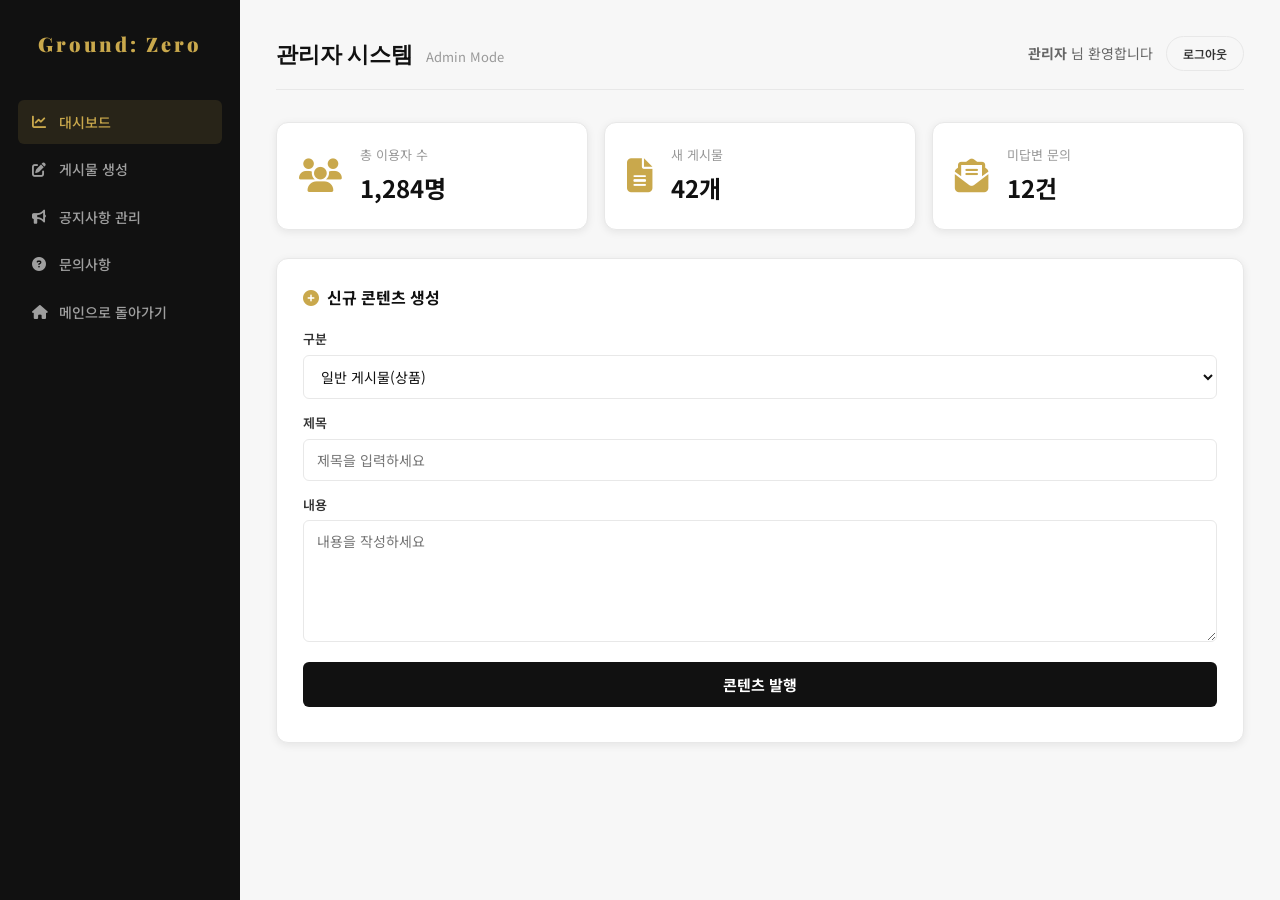
==== admin.html @ 8efa4e67 "demo_1" ====
<!DOCTYPE html>
<html lang="ko" data-theme="light">

<head>
    <meta charset="UTF-8" />
    <meta name="viewport" content="width=device-width, initial-scale=1.0" />
    <title>Admin Dashboard - Ground: Zero</title>
    <link rel="stylesheet" href="main.css" />
    <link rel="stylesheet" href="admin.css" />
    <link
        href="https://fonts.googleapis.com/css2?family=Playfair+Display:wght@400;700;900&family=Noto+Sans+KR:wght@300;400;500;700&display=swap"
        rel="stylesheet" />
    <link rel="stylesheet" href="https://cdnjs.cloudflare.com/ajax/libs/font-awesome/6.5.0/css/all.min.css" />
</head>

<body class="admin-body">
    <div class="admin-wrapper">
        <aside class="admin-sidebar">
            <div class="logo" onclick="location.href='main.html'">Ground: Zero</div>
            <nav class="admin-nav">
                <ul>
                    <li class="active"><a href="#stats"><i class="fa fa-chart-line"></i> 대시보드</a></li>
                    <li><a href="#posts"><i class="fa fa-edit"></i> 게시물 생성</a></li>
                    <li><a href="#notices"><i class="fa fa-bullhorn"></i> 공지사항 관리</a></li>
                    <li><a href="#inquiries"><i class="fa fa-question-circle"></i> 문의사항</a></li>
                    <li><a href="main.html"><i class="fa fa-home"></i> 메인으로 돌아가기</a></li>
                </ul>
            </nav>
        </aside>

        <main class="admin-content">
            <header class="admin-header">
                <h2>관리자 시스템 <small>Admin Mode</small></h2>
                <div class="admin-user-info">
                    <span><strong>관리자</strong> 님 환영합니다</span>
                    <button class="btn-logout" onclick="location.href='main.html'">로그아웃</button>
                </div>
            </header>

            <section id="stats" class="admin-section">
                <div class="stats-grid">
                    <div class="stat-card">
                        <i class="fa fa-users"></i>
                        <div class="stat-info">
                            <span class="stat-label">총 이용자 수</span>
                            <span class="stat-value">1,284명</span>
                        </div>
                    </div>
                    <div class="stat-card">
                        <i class="fa fa-file-alt"></i>
                        <div class="stat-info">
                            <span class="stat-label">새 게시물</span>
                            <span class="stat-value">42개</span>
                        </div>
                    </div>
                    <div class="stat-card">
                        <i class="fa fa-envelope-open-text"></i>
                        <div class="stat-info">
                            <span class="stat-label">미답변 문의</span>
                            <span class="stat-value">12건</span>
                        </div>
                    </div>
                </div>
            </section>

            <section id="posts" class="admin-section">
                <div class="admin-card">
                    <h3><i class="fa fa-plus-circle"></i> 신규 콘텐츠 생성</h3>
                    <form class="admin-form">
                        <div class="form-group">
                            <label>구분</label>
                            <select id="contentType">
                                <option value="product">일반 게시물(상품)</option>
                                <option value="notice">공지사항</option>
                            </select>
                        </div>
                        <div class="form-group">
                            <label>제목</label>
                            <input type="text" placeholder="제목을 입력하세요" />
                        </div>
                        <div class="form-group">
                            <label>내용</label>
                            <textarea rows="5" placeholder="내용을 작성하세요"></textarea>
                        </div>
                        <button type="button" class="btn-primary" onclick="alert('생성되었습니다.')">콘텐츠 발행</button>
                    </form>
                </div>
            </section>
        </main>
    </div>
</body>

</html>
---- main.css ----
/* ============================================
   Ground: Zero — main.css
   쇼핑몰 스타일: 흰 배경 + 골드 포인트
   다크모드 없음
   ============================================ */

:root {
  --accent:      #c9a84c;
  --accent-lt:   #e8c97a;
  --accent-dim:  #fdf6e3;
  --black:       #111111;
  --gray-dark:   #333333;
  --gray:        #666666;
  --gray-light:  #999999;
  --gray-pale:   #cccccc;
  --border:      #e8e8e8;
  --bg:          #ffffff;
  --bg-soft:     #f7f7f7;
  --red:         #e53935;
  --green:       #2e7d32;
  --blue:        #1565c0;
  --radius:      6px;
  --radius-sm:   4px;
  --radius-lg:   12px;
  --transition:  all 0.18s ease;
  --shadow:      0 2px 8px rgba(0,0,0,0.08);
  --shadow-lg:   0 4px 24px rgba(0,0,0,0.12);
  /* 하위 호환 */
  --navy:        var(--black);
  --navy-mid:    #222;
  --navy-light:  #333;
  --cream:       #fff;
  --cream-dark:  var(--bg-soft);
  --beige:       var(--bg-soft);
  --text-main:   var(--black);
  --text-sub:    var(--gray);
  --text-muted:  var(--gray-light);
  --text-logo:   var(--black);
  --bg-header:   var(--black);
  --bg-header2:  #1a1a1a;
  --bg-main:     var(--bg-soft);
  --bg-qcat:     var(--bg);
  --bg-cart:     var(--bg);
  --bg-event:    var(--bg);
  --bg-nav:      var(--bg);
  --bg-card:     var(--bg);
  --bg-input:    var(--bg);
  --bg-modal:    var(--bg);
  --bg-suggest:  var(--bg);
  --bg-terms:    var(--bg-soft);
  --bg-page:     var(--bg);
  --text-on-header: rgba(255,255,255,0.85);
  --text-nav:    var(--gray-dark);
  --text-footer: rgba(255,255,255,0.65);
  --border-card: var(--border);
  --border-nav:  var(--border);
}

/* ── 리셋 ── */
*, *::before, *::after { box-sizing: border-box; margin: 0; padding: 0; }
html { scroll-behavior: smooth; }
body {
  font-family: 'Noto Sans KR', sans-serif;
  background: var(--bg);
  color: var(--black);
  line-height: 1.6;
  overflow-x: hidden;
  font-size: 14px;
}
a { text-decoration: none; color: inherit; }
button { cursor: pointer; border: none; background: none; font-family: inherit; font-size: inherit; }
input, select, textarea { font-family: inherit; font-size: inherit; }
ul { list-style: none; }
img { max-width: 100%; display: block; }
.container { max-width: 1280px; margin: 0 auto; padding: 0 20px; }

/* ══════════════════════════════════════════
   HEADER
══════════════════════════════════════════ */
#mainHeader {
  position: sticky; top: 0; z-index: 900;
  background: #fff;
  border-bottom: 1px solid var(--border);
  box-shadow: 0 1px 4px rgba(0,0,0,0.06);
  transition: box-shadow 0.2s;
}
.header-top { background: #f0f0f0; padding: 7px 0; border-bottom: 1px solid var(--border); }
.header-top .container { display: flex; justify-content: space-between; align-items: center; }
.header-notice { font-size: 12px; color: var(--gray); letter-spacing: 0.02em; }
.header-notice i { margin-right: 5px; color: var(--accent); }
.header-top-links { display: flex; gap: 14px; align-items: center; }
.header-top-links a { color: var(--gray); font-size: 12px; transition: var(--transition); }
.header-top-links a:hover { color: var(--black); }

/* 다크모드 토글 완전 숨김 */
.dark-toggle { display: none !important; }

.header-main { padding: 14px 0; }
.header-main .container { display: flex; align-items: center; gap: 24px; }
.logo {
  font-family: 'Playfair Display', serif;
  font-size: 26px; font-weight: 900;
  color: var(--black); letter-spacing: 3px;
  cursor: pointer; flex-shrink: 0;
}

/* 검색 */
.search-wrap { flex: 1; position: relative; }
.search-box {
  display: flex;
  background: var(--bg-soft);
  border: 1.5px solid var(--border);
  border-radius: var(--radius);
  overflow: hidden; transition: var(--transition);
}
.search-box:focus-within {
  border-color: var(--accent); background: #fff;
  box-shadow: 0 0 0 3px rgba(201,168,76,0.1);
}
.search-box input {
  flex: 1; background: none; border: none;
  padding: 11px 18px; color: var(--black);
  font-size: 14px; outline: none;
}
.search-box input::placeholder { color: var(--gray-light); }
.search-box button {
  padding: 0 18px; background: var(--accent);
  color: #fff; font-size: 16px;
  transition: var(--transition); flex-shrink: 0;
}
.search-box button:hover { background: #b8943e; }

.search-suggest {
  position: absolute; top: calc(100% + 4px);
  left: 0; right: 0; background: #fff;
  border-radius: var(--radius); box-shadow: var(--shadow-lg);
  overflow: hidden; display: none; z-index: 100;
  border: 1px solid var(--border);
}
.search-suggest.show { display: block; }
.suggest-item {
  padding: 11px 18px; cursor: pointer;
  font-size: 14px; color: var(--gray-dark);
  border-bottom: 1px solid var(--border); transition: var(--transition);
}
.suggest-item:last-child { border-bottom: none; }
.suggest-item:hover { background: var(--bg-soft); }
.suggest-item i { color: var(--gray-pale); margin-right: 10px; }

.header-icons { display: flex; gap: 6px; }
.icon-btn {
  position: relative; width: 42px; height: 42px;
  border-radius: var(--radius); color: var(--gray-dark);
  font-size: 18px; display: flex; align-items: center; justify-content: center;
  transition: var(--transition);
}
.icon-btn:hover { background: var(--bg-soft); color: var(--accent); }
.badge {
  position: absolute; top: 3px; right: 3px;
  background: var(--red); color: #fff;
  font-size: 10px; font-weight: 700;
  width: 17px; height: 17px; border-radius: 50%;
  display: flex; align-items: center; justify-content: center;
}

/* NAV */
#mainNav { background: #fff; border-top: 1px solid var(--border); }
#mainNav .container { display: flex; }
.nav-list { display: flex; align-items: stretch; }
.nav-list li { position: relative; }
.nav-list li a {
  display: flex; align-items: center; gap: 5px;
  padding: 13px 16px; color: var(--gray-dark);
  font-size: 14px; font-weight: 600;
  transition: var(--transition); white-space: nowrap;
}
.nav-list li a:hover { color: var(--accent); }
.nav-sale a { color: var(--red) !important; font-weight: 700; }
.sale-badge {
  background: var(--red); color: #fff;
  font-size: 9px; font-weight: 700;
  padding: 2px 5px; border-radius: 3px;
  animation: pulse 2s infinite;
}
@keyframes pulse { 0%,100%{opacity:1} 50%{opacity:0.6} }

.mega-dropdown {
  position: absolute; top: 100%; left: 0;
  background: #fff; border-radius: 0 0 var(--radius-lg) var(--radius-lg);
  box-shadow: var(--shadow-lg); display: none;
  grid-template-columns: repeat(4,1fr);
  min-width: 520px; z-index: 200;
  border: 1px solid var(--border); border-top: 2px solid var(--accent);
}
.has-dropdown:hover .mega-dropdown { display: grid; }
.mega-col { padding: 18px 20px; border-right: 1px solid var(--border); }
.mega-col:last-child { border: none; }
.mega-col h4 {
  font-size: 11px; font-weight: 700; color: var(--accent);
  letter-spacing: 1px; text-transform: uppercase; margin-bottom: 10px;
}
.mega-col a { display: block; font-size: 13px; color: var(--gray); padding: 4px 0; transition: var(--transition); }
.mega-col a:hover { color: var(--black); padding-left: 5px; }

/* ══════════════════════════════════════════
   장바구니
══════════════════════════════════════════ */
.cart-overlay {
  position: fixed; inset: 0; background: rgba(0,0,0,0.35);
  z-index: 1000; display: none; opacity: 0; transition: opacity 0.2s;
}
.cart-overlay.show { display: block; opacity: 1; }
.cart-panel {
  position: fixed; right: -420px; top: 0; bottom: 0; width: 400px;
  background: #fff; z-index: 1001;
  transition: right 0.3s cubic-bezier(0.4,0,0.2,1);
  display: flex; flex-direction: column;
  box-shadow: -4px 0 24px rgba(0,0,0,0.1);
}
.cart-panel.open { right: 0; }
.cart-header {
  display: flex; justify-content: space-between; align-items: center;
  padding: 20px 22px; border-bottom: 1px solid var(--border);
  background: var(--black);
}
.cart-header h3 { font-size: 16px; font-weight: 700; color: #fff; }
.cart-header button { font-size: 18px; color: rgba(255,255,255,0.6); }
.cart-header button:hover { color: #fff; }
.cart-items { flex: 1; overflow-y: auto; padding: 14px; }
.cart-empty {
  text-align: center; padding: 60px 20px;
  color: var(--gray-light); font-size: 14px; line-height: 2.2;
}
.cart-item {
  display: flex; gap: 12px;
  padding: 14px 0; border-bottom: 1px solid var(--border);
}
.cart-item-img {
  width: 66px; height: 66px; border-radius: var(--radius);
  background: var(--bg-soft); font-size: 30px;
  display: flex; align-items: center; justify-content: center;
  flex-shrink: 0; border: 1px solid var(--border);
}
.cart-item-info { flex: 1; }
.cart-item-name { font-size: 13px; font-weight: 500; color: var(--black); margin-bottom: 3px; }
.cart-item-price { font-size: 14px; font-weight: 700; color: var(--black); }
.cart-item-qty { font-size: 12px; color: var(--gray-light); }
.cart-item-remove { color: var(--gray-pale); font-size: 14px; }
.cart-item-remove:hover { color: var(--red); }
.cart-footer { padding: 16px 22px; border-top: 1px solid var(--border); background: var(--bg-soft); }
.cart-total {
  display: flex; justify-content: space-between; align-items: center;
  margin-bottom: 13px; font-size: 14px; color: var(--gray-dark);
}
.cart-total strong { font-size: 20px; font-weight: 700; color: var(--black); }

/* ══════════════════════════════════════════
   HERO
══════════════════════════════════════════ */
.hero { position: relative; height: 520px; overflow: hidden; }
.hero-slides { height: 100%; }
.hero-slide {
  position: absolute; inset: 0;
  display: flex; align-items: center;
  opacity: 0; transition: opacity 0.7s ease;
}
.hero-slide.active { opacity: 1; z-index: 1; }
.hero-content { position: relative; z-index: 2; padding: 0 80px; max-width: 600px; }
.hero-sub {
  display: inline-block; font-size: 11px; font-weight: 700;
  letter-spacing: 3px; color: var(--accent);
  background: rgba(201,168,76,0.12); border: 1px solid rgba(201,168,76,0.3);
  padding: 5px 14px; border-radius: 50px; margin-bottom: 18px;
}
.hero-content h1 {
  font-family: 'Playfair Display', serif;
  font-size: clamp(30px, 4.5vw, 52px);
  color: #fff; line-height: 1.2; margin-bottom: 14px;
}
.hero-content h1 em { color: var(--accent); font-style: normal; }
.hero-content p { color: rgba(255,255,255,0.7); font-size: 15px; margin-bottom: 28px; }
.hero-btn {
  display: inline-flex; align-items: center; gap: 8px;
  background: var(--accent); color: #fff;
  font-weight: 700; font-size: 14px;
  padding: 13px 26px; border-radius: var(--radius);
  transition: var(--transition);
}
.hero-btn:hover { background: #b8943e; transform: translateY(-2px); }
.hero-btn i { transition: transform 0.2s; }
.hero-btn:hover i { transform: translateX(3px); }
.hero-deco { position: absolute; right: -40px; top: 50%; transform: translateY(-50%); }
.deco-circle { position: absolute; border-radius: 50%; border: 1px solid rgba(201,168,76,0.12); }
.c1 { width: 380px; height: 380px; top: -190px; right: 0; }
.c2 { width: 260px; height: 260px; top: -130px; right: 60px; animation: rotate 20s linear infinite; }
.c3 { width: 140px; height: 140px; top: -70px; right: 120px; background: rgba(201,168,76,0.03); }
@keyframes rotate { from{transform:rotate(0)} to{transform:rotate(360deg)} }
.hero-dots {
  position: absolute; bottom: 20px; left: 50%; transform: translateX(-50%);
  display: flex; gap: 6px; z-index: 10;
}
.dot { width: 7px; height: 7px; border-radius: 50%; background: rgba(255,255,255,0.3); cursor: pointer; transition: var(--transition); }
.dot.active { background: var(--accent); width: 22px; border-radius: 3px; }
.hero-arrow {
  position: absolute; top: 50%; transform: translateY(-50%); z-index: 10;
  width: 42px; height: 42px; border-radius: 50%;
  background: rgba(0,0,0,0.3); color: #fff; font-size: 15px;
  display: flex; align-items: center; justify-content: center;
  transition: var(--transition); backdrop-filter: blur(4px);
}
.hero-arrow:hover { background: var(--accent); }
.hero-arrow.left { left: 20px; }
.hero-arrow.right { right: 20px; }

/* ══════════════════════════════════════════
   빠른 카테고리
══════════════════════════════════════════ */
.quick-cats { padding: 26px 0 18px; background: #fff; border-bottom: 1px solid var(--border); }
.qcat-grid { display: flex; justify-content: center; gap: 8px; flex-wrap: wrap; }
.qcat-item {
  display: flex; flex-direction: column; align-items: center;
  gap: 6px; padding: 12px 16px; border-radius: var(--radius-lg);
  cursor: pointer; transition: var(--transition); min-width: 70px;
  border: 1px solid transparent;
}
.qcat-item:hover {
  background: var(--accent-dim); border-color: rgba(201,168,76,0.2);
  transform: translateY(-3px);
}
.qcat-icon { font-size: 26px; line-height: 1; }
.qcat-item span { font-size: 12px; font-weight: 600; color: var(--gray-dark); }

/* ══════════════════════════════════════════
   MAIN CONTENT
══════════════════════════════════════════ */
.main-content { padding: 36px 0 56px; background: var(--bg-soft); }
.section-header {
  display: flex; justify-content: space-between; align-items: flex-end;
  margin-bottom: 22px;
}
.section-header h2 {
  font-family: 'Playfair Display', serif;
  font-size: 22px; font-weight: 700; color: var(--black);
}
.product-count { display: block; font-size: 13px; color: var(--gray-light); margin-top: 3px; }
.filter-bar { display: flex; gap: 9px; align-items: center; }
#sortSelect {
  padding: 8px 13px; border: 1px solid var(--border);
  border-radius: var(--radius); font-size: 13px;
  color: var(--gray-dark); background: #fff;
  cursor: pointer; outline: none; transition: var(--transition);
}
#sortSelect:focus { border-color: var(--accent); }
.view-toggle { display: flex; border: 1px solid var(--border); border-radius: var(--radius); overflow: hidden; }
.view-toggle button { padding: 8px 12px; font-size: 14px; color: var(--gray-pale); transition: var(--transition); }
.view-toggle button.active { background: var(--black); color: #fff; }

/* 상품 그리드 */
.product-grid {
  display: grid;
  grid-template-columns: repeat(auto-fill, minmax(218px, 1fr));
  gap: 14px;
}
.product-grid.list-view { grid-template-columns: 1fr; }

.product-card {
  background: #fff; border-radius: var(--radius-lg);
  overflow: hidden; border: 1px solid var(--border);
  transition: var(--transition); cursor: pointer;
  position: relative; animation: fadeInUp 0.35s ease both;
}
@keyframes fadeInUp {
  from { opacity: 0; transform: translateY(12px); }
  to   { opacity: 1; transform: translateY(0); }
}
.product-card:hover { transform: translateY(-4px); box-shadow: var(--shadow-lg); border-color: rgba(201,168,76,0.25); }

.product-img {
  height: 200px; background: var(--bg-soft);
  display: flex; align-items: center; justify-content: center;
  font-size: 70px; position: relative; overflow: hidden;
}
.product-badges {
  position: absolute; top: 9px; left: 9px;
  display: flex; flex-direction: column; gap: 3px; z-index: 2;
}
.badge-tag {
  font-size: 10px; font-weight: 700;
  padding: 2px 7px; border-radius: 3px;
}
.badge-new  { background: var(--black); color: #fff; }
.badge-hot  { background: var(--red); color: #fff; }
.badge-sale { background: var(--accent); color: #fff; }
.wish-btn {
  position: absolute; top: 9px; right: 9px;
  width: 32px; height: 32px; border-radius: 50%;
  background: #fff; box-shadow: 0 2px 6px rgba(0,0,0,0.1);
  display: flex; align-items: center; justify-content: center;
  font-size: 14px; color: var(--gray-pale);
  z-index: 2; transition: var(--transition);
}
.wish-btn:hover, .wish-btn.active { color: var(--red); transform: scale(1.1); }

.product-info { padding: 13px; }
.product-cat {
  font-size: 11px; font-weight: 600;
  letter-spacing: 0.5px; color: var(--gray-light);
  text-transform: uppercase; margin-bottom: 4px;
}
.product-name {
  font-size: 14px; font-weight: 500; color: var(--black);
  margin-bottom: 7px; line-height: 1.4;
  display: -webkit-box; -webkit-line-clamp: 2; -webkit-box-orient: vertical; overflow: hidden;
}
.product-rating { display: flex; align-items: center; gap: 5px; margin-bottom: 7px; }
.stars { color: var(--accent); font-size: 11px; }
.rating-num { font-size: 12px; color: var(--gray-light); }
.product-price-wrap { display: flex; align-items: baseline; gap: 6px; }
.product-price { font-size: 17px; font-weight: 700; color: var(--black); }
.product-original { font-size: 12px; color: var(--gray-pale); text-decoration: line-through; }
.product-discount { font-size: 13px; font-weight: 700; color: var(--red); }

.product-card-footer { padding: 0 13px 13px; display: flex; gap: 6px; }
.btn-cart {
  flex: 1; background: var(--black); color: #fff;
  font-size: 13px; font-weight: 600; padding: 9px;
  border-radius: var(--radius); transition: var(--transition);
}
.btn-cart:hover { background: var(--accent); }
.btn-wish-add {
  width: 37px; border: 1px solid var(--border);
  border-radius: var(--radius); color: var(--gray-pale);
  font-size: 14px; transition: var(--transition);
}
.btn-wish-add:hover { border-color: var(--red); color: var(--red); }

.product-grid.list-view .product-card { display: flex; flex-direction: row; }
.product-grid.list-view .product-img { width: 180px; height: 160px; flex-shrink: 0; font-size: 54px; }
.product-grid.list-view .product-info { flex: 1; padding: 18px; }
.product-grid.list-view .product-name { font-size: 15px; -webkit-line-clamp: 1; }
.product-grid.list-view .product-card-footer { padding: 0 18px 18px; }

.no-result { text-align: center; padding: 70px 20px; color: var(--gray-light); font-size: 15px; }
.no-result i { font-size: 44px; margin-bottom: 14px; display: block; }

/* ══════════════════════════════════════════
   이벤트 배너
══════════════════════════════════════════ */
.event-banner { padding: 36px 0; background: #fff; border-top: 1px solid var(--border); }
.event-grid { display: grid; grid-template-columns: repeat(3,1fr); gap: 14px; }
.event-card {
  padding: 30px 26px; border-radius: var(--radius-lg);
  cursor: pointer; transition: var(--transition); overflow: hidden;
}
.event-card:hover { transform: translateY(-3px); box-shadow: var(--shadow-lg); }
.ev1 { background: linear-gradient(135deg, #b71c1c, #e53935); }
.ev2 { background: linear-gradient(135deg, #111, #2a2a2a); }
.ev3 { background: linear-gradient(135deg, #1b5e20, #388e3c); }
.ev-sub { font-size: 11px; font-weight: 700; letter-spacing: 2px; color: rgba(255,255,255,0.6); }
.event-card h3 { font-family: 'Playfair Display', serif; font-size: 21px; color: #fff; margin: 7px 0; }
.event-card p { font-size: 13px; color: rgba(255,255,255,0.65); margin-bottom: 16px; }
.event-card button {
  background: rgba(255,255,255,0.15); color: #fff;
  font-size: 13px; font-weight: 600;
  padding: 8px 16px; border-radius: var(--radius);
  transition: var(--transition);
}
.event-card button:hover { background: rgba(255,255,255,0.28); }

/* ══════════════════════════════════════════
   MODALS
══════════════════════════════════════════ */
.modal-overlay {
  position: fixed; inset: 0; background: rgba(0,0,0,0.45);
  z-index: 2000; display: none; align-items: center; justify-content: center;
  padding: 20px; backdrop-filter: blur(3px);
}
.modal-overlay.show { display: flex; }
.modal {
  background: #fff; border-radius: var(--radius-lg);
  width: 100%; max-width: 420px;
  max-height: 90vh; overflow-y: auto;
  position: relative; animation: modalIn 0.28s cubic-bezier(0.34,1.56,0.64,1);
  box-shadow: 0 20px 60px rgba(0,0,0,0.2);
}
.modal-lg      { max-width: 560px; }
.modal-product { max-width: 760px; }
@keyframes modalIn {
  from { opacity: 0; transform: scale(0.92) translateY(14px); }
  to   { opacity: 1; transform: scale(1) translateY(0); }
}
.modal-close {
  position: absolute; top: 14px; right: 14px;
  width: 32px; height: 32px; border-radius: 50%;
  background: var(--bg-soft); color: var(--gray); font-size: 13px;
  display: flex; align-items: center; justify-content: center;
  transition: var(--transition); z-index: 10;
}
.modal-close:hover { background: var(--red); color: #fff; }
.modal-title {
  font-family: 'Playfair Display', serif;
  font-size: 21px; font-weight: 700;
  text-align: center; padding: 26px 26px 0; color: var(--black);
}
.modal-body { padding: 20px 26px 26px; }

.form-group { margin-bottom: 14px; }
.form-group label { display: block; font-size: 13px; font-weight: 600; color: var(--gray-dark); margin-bottom: 5px; }
.req { color: var(--red); }
.form-group input, .form-group select {
  width: 100%; padding: 10px 13px;
  border: 1px solid var(--border); border-radius: var(--radius);
  font-size: 14px; color: var(--black); background: #fff;
  transition: var(--transition); outline: none;
}
.form-group input:focus { border-color: var(--accent); box-shadow: 0 0 0 3px rgba(201,168,76,0.1); }
.form-row { display: grid; grid-template-columns: 1fr 1fr; gap: 13px; }
.input-with-btn { display: flex; gap: 7px; }
.input-with-btn input { flex: 1; }
.btn-inline {
  padding: 0 13px; background: var(--black); color: #fff;
  font-size: 13px; font-weight: 600; border-radius: var(--radius);
  white-space: nowrap; transition: var(--transition);
}
.btn-inline:hover { background: var(--accent); }
.form-options {
  display: flex; justify-content: space-between; align-items: center;
  margin-bottom: 16px; font-size: 13px; color: var(--gray);
}
.form-options label { display: flex; align-items: center; gap: 6px; }
.form-options a { color: var(--accent); }
.hint { font-size: 12px; color: var(--gray-light); display: block; margin-top: 4px; }
.hint-text { font-size: 14px; color: var(--gray); margin-bottom: 16px; text-align: center; }
.pw-strength { height: 3px; background: var(--border); border-radius: 2px; margin-top: 6px; overflow: hidden; }
.pw-bar { height: 100%; width: 0; border-radius: 2px; transition: all 0.4s; }

.btn-primary {
  width: 100%; padding: 13px; background: var(--black); color: #fff;
  font-size: 15px; font-weight: 700; border-radius: var(--radius);
  transition: var(--transition); margin-bottom: 9px;
}
.btn-primary:hover { background: var(--accent); }
.btn-secondary {
  width: 100%; padding: 13px; background: var(--accent); color: #fff;
  font-size: 15px; font-weight: 700; border-radius: var(--radius);
  transition: var(--transition);
}
.btn-secondary:hover { background: #b8943e; }
.btn-outline {
  padding: 10px 24px; border: 1.5px solid var(--black); color: var(--black);
  font-size: 14px; font-weight: 600; border-radius: var(--radius);
  transition: var(--transition); background: transparent;
}
.btn-outline:hover { background: var(--black); color: #fff; }

.modal-divider { text-align: center; position: relative; margin: 14px 0; }
.modal-divider::before { content: ''; position: absolute; top: 50%; left: 0; right: 0; height: 1px; background: var(--border); }
.modal-divider span { position: relative; background: #fff; padding: 0 10px; font-size: 12px; color: var(--gray-light); }
.btn-social {
  width: 100%; padding: 11px; font-size: 14px; font-weight: 600;
  border-radius: var(--radius); margin-bottom: 8px;
  display: flex; align-items: center; justify-content: center; gap: 9px;
  transition: var(--transition);
}
.btn-social:hover { opacity: 0.88; }
.kakao { background: #FEE500; color: #191919; }
.naver { background: #03C75A; color: #fff; }
.modal-footer-text { text-align: center; font-size: 13px; color: var(--gray-light); }
.modal-footer-text a { color: var(--accent); font-weight: 600; }

.terms-box {
  background: var(--bg-soft); border: 1px solid var(--border);
  border-radius: var(--radius); padding: 13px; margin-bottom: 16px; font-size: 13px;
}
.terms-box label { display: flex; align-items: center; gap: 7px; padding: 5px 0; cursor: pointer; color: var(--gray); }
.terms-box label a { color: var(--blue); margin-left: auto; font-size: 12px; }
.check-all { font-size: 14px; border-bottom: 1px solid var(--border); padding-bottom: 9px !important; margin-bottom: 3px; color: var(--black) !important; }

.product-modal-body { display: flex; flex-direction: row; min-height: 380px; }
.product-modal-img {
  width: 260px; flex-shrink: 0; background: var(--bg-soft);
  display: flex; align-items: center; justify-content: center;
  font-size: 90px; border-radius: var(--radius-lg) 0 0 var(--radius-lg);
  border-right: 1px solid var(--border);
}
.product-modal-info { flex: 1; padding: 26px; }
.pm-category { font-size: 11px; font-weight: 600; letter-spacing: 1px; color: var(--gray-light); text-transform: uppercase; }
.product-modal-info h3 { font-family: 'Playfair Display', serif; font-size: 19px; font-weight: 700; margin: 8px 0; color: var(--black); }
.pm-rating { display: flex; align-items: center; gap: 5px; margin-bottom: 10px; font-size: 13px; color: var(--gray-light); }
.pm-rating .stars { color: var(--accent); }
.pm-price { font-size: 25px; font-weight: 700; color: var(--black); margin-bottom: 13px; }
.pm-desc { font-size: 13px; color: var(--gray); line-height: 1.7; margin-bottom: 17px; }
.pm-qty { display: flex; align-items: center; gap: 13px; margin-bottom: 17px; }
.pm-qty button {
  width: 33px; height: 33px; border-radius: 50%;
  border: 1px solid var(--border); font-size: 16px;
  transition: var(--transition); color: var(--black);
}
.pm-qty button:hover { border-color: var(--accent); color: var(--accent); }
.pm-qty span { font-size: 16px; font-weight: 700; min-width: 22px; text-align: center; }
.pm-actions { display: flex; flex-direction: column; gap: 8px; }

/* ══════════════════════════════════════════
   FOOTER
══════════════════════════════════════════ */
footer {
  background: var(--black); color: rgba(255,255,255,0.6);
  padding: 50px 0 0; border-top: 3px solid var(--accent);
}
.footer-grid { display: grid; grid-template-columns: 2fr 1fr 1fr 1.5fr; gap: 36px; padding-bottom: 42px; }
.footer-brand .logo { color: #fff; margin-bottom: 11px; }
.footer-brand p { font-size: 13px; line-height: 1.8; margin-bottom: 17px; }
.social-links { display: flex; gap: 9px; }
.social-links a {
  width: 33px; height: 33px; border-radius: 50%;
  border: 1px solid rgba(255,255,255,0.15);
  display: flex; align-items: center; justify-content: center;
  font-size: 14px; transition: var(--transition);
}
.social-links a:hover { border-color: var(--accent); color: var(--accent); }
.footer-links h4, .footer-contact h4 {
  font-size: 12px; font-weight: 700; letter-spacing: 1px;
  color: var(--accent); text-transform: uppercase; margin-bottom: 13px;
}
.footer-links a { display: block; font-size: 13px; padding: 4px 0; transition: var(--transition); }
.footer-links a:hover { color: #fff; padding-left: 5px; }
.cs-number { font-size: 25px; font-weight: 700; color: #fff; margin-bottom: 6px; }
.footer-contact p { font-size: 13px; line-height: 1.8; margin-bottom: 9px; }
.cs-email { font-size: 13px; }
.cs-email i { color: var(--accent); margin-right: 5px; }
.footer-bottom {
  border-top: 1px solid rgba(255,255,255,0.08); padding: 17px 0;
  text-align: center; font-size: 12px; color: rgba(255,255,255,0.25);
}

/* ══════════════════════════════════════════
   TOAST
══════════════════════════════════════════ */
.toast-wrap { position: fixed; top: 20px; right: 20px; z-index: 9999; display: flex; flex-direction: column; gap: 7px; }
.toast {
  background: var(--black); color: #fff;
  padding: 13px 18px; border-radius: var(--radius);
  font-size: 14px; box-shadow: var(--shadow-lg);
  border-left: 3px solid var(--accent);
  animation: slideInRight 0.28s ease, fadeOut 0.35s ease 2.65s forwards;
  min-width: 240px;
}
.toast.success { border-left-color: var(--green); }
.toast.error   { border-left-color: var(--red); }
@keyframes slideInRight { from{transform:translateX(100%);opacity:0} to{transform:translateX(0);opacity:1} }
@keyframes fadeOut { from{opacity:1} to{opacity:0;transform:translateY(-7px)} }

/* ══════════════════════════════════════════
   RESPONSIVE
══════════════════════════════════════════ */
@media (max-width: 1024px) {
  .footer-grid { grid-template-columns: 1fr 1fr; }
  .event-grid  { grid-template-columns: 1fr; }
}
@media (max-width: 768px) {
  .header-main .container { flex-wrap: wrap; gap: 10px; }
  .search-wrap { order: 3; width: 100%; flex: none; }
  .logo { font-size: 20px; }
  .hero { height: 360px; }
  .hero-content { padding: 0 24px; }
  .hero-content h1 { font-size: 26px; }
  #mainNav { display: none; }
  #mainNav.open { display: block; }
  .nav-list { flex-direction: column; }
  .mega-dropdown { position: static; display: none !important; }
  .product-grid { grid-template-columns: repeat(2,1fr); }
  .footer-grid { grid-template-columns: 1fr; }
  .product-modal-body { flex-direction: column; }
  .product-modal-img { width: 100%; height: 180px; border-radius: var(--radius-lg) var(--radius-lg) 0 0; border-right: none; border-bottom: 1px solid var(--border); }
  .form-row { grid-template-columns: 1fr; }
  .mobile-menu-btn { display: flex !important; }
}
@media (max-width: 480px) {
  .product-grid { grid-template-columns: 1fr; }
  .qcat-grid { gap: 5px; }
  .qcat-item { padding: 10px 12px; min-width: 58px; }
  .cart-panel { width: 100%; right: -100%; }
}
.mobile-menu-btn { display: none; }
---- admin.css ----
/* ============================================
   Ground: Zero — admin.css
   흰 배경 관리자 대시보드
   ============================================ */

:root {
  --accent:     #c9a84c;
  --accent-lt:  #e8c97a;
  --accent-dim: #fdf6e3;
  --black:      #111111;
  --gray-dark:  #333333;
  --gray:       #666666;
  --gray-light: #999999;
  --gray-pale:  #cccccc;
  --border:     #e8e8e8;
  --bg:         #ffffff;
  --bg-soft:    #f7f7f7;
  --red:        #e53935;
  --green:      #2e7d32;
  --radius:     6px;
  --radius-lg:  12px;
  --transition: all 0.18s ease;
  --shadow:     0 2px 8px rgba(0,0,0,0.08);
  --shadow-lg:  0 4px 24px rgba(0,0,0,0.12);
}

*, *::before, *::after { box-sizing: border-box; margin: 0; padding: 0; }
body { font-family: 'Noto Sans KR', sans-serif; background: var(--bg-soft); color: var(--black); line-height: 1.6; font-size: 14px; }
a { text-decoration: none; color: inherit; }
button { cursor: pointer; border: none; background: none; font-family: inherit; font-size: inherit; }
input, select, textarea { font-family: inherit; font-size: inherit; }

.admin-body { background: var(--bg-soft); margin: 0; }
.admin-wrapper { display: flex; min-height: 100vh; }

/* 사이드바 */
.admin-sidebar {
  width: 240px; background: var(--black); color: #fff;
  padding: 28px 18px; position: fixed; height: 100%;
  border-right: none; display: flex; flex-direction: column;
}
.admin-sidebar .logo { color: var(--accent); margin-bottom: 40px; text-align: center; font-family: 'Playfair Display', serif; font-size: 20px; letter-spacing: 3px; }
.admin-nav ul { list-style: none; padding: 0; display: flex; flex-direction: column; gap: 3px; }
.admin-nav a { display: flex; align-items: center; padding: 11px 14px; color: rgba(255,255,255,0.6); border-radius: var(--radius); font-size: 14px; font-weight: 500; transition: var(--transition); }
.admin-nav li.active a, .admin-nav a:hover { background: rgba(201,168,76,0.12); color: var(--accent); }
.admin-nav i { margin-right: 10px; width: 17px; font-size: 14px; }

/* 메인 컨텐츠 */
.admin-content { flex: 1; margin-left: 240px; padding: 36px; background: var(--bg-soft); min-height: 100vh; }
.admin-header { display: flex; justify-content: space-between; align-items: center; margin-bottom: 32px; border-bottom: 1.5px solid var(--border); padding-bottom: 18px; }
.admin-header h2 { font-family: 'Playfair Display', serif; color: var(--black); font-size: 22px; }
.admin-header h2 small { font-size: 13px; font-weight: 400; color: var(--gray-light); margin-left: 8px; font-family: 'Noto Sans KR', sans-serif; }
.admin-user-info { display: flex; align-items: center; gap: 13px; font-size: 14px; color: var(--gray); }

/* 통계 카드 */
.stats-grid { display: grid; grid-template-columns: repeat(3,1fr); gap: 16px; margin-bottom: 28px; }
.stat-card { background: #fff; padding: 22px; border-radius: var(--radius-lg); display: flex; align-items: center; box-shadow: var(--shadow); border: 1px solid var(--border); transition: var(--transition); }
.stat-card:hover { transform: translateY(-2px); box-shadow: var(--shadow-lg); border-color: rgba(201,168,76,0.2); }
.stat-card i { font-size: 34px; color: var(--accent); margin-right: 18px; flex-shrink: 0; }
.stat-label { display: block; font-size: 13px; color: var(--gray-light); margin-bottom: 3px; }
.stat-value { font-size: 24px; font-weight: 700; color: var(--black); }

/* 폼 카드 */
.admin-card { background: #fff; padding: 26px; border-radius: var(--radius-lg); box-shadow: var(--shadow); border: 1px solid var(--border); }
.admin-card h3 { margin-bottom: 18px; color: var(--black); font-size: 16px; font-weight: 700; display: flex; align-items: center; gap: 8px; }
.admin-card h3 i { color: var(--accent); }

.admin-form .form-group { margin-bottom: 14px; }
.admin-form label { display: block; font-size: 13px; font-weight: 600; color: var(--gray-dark); margin-bottom: 5px; }
.admin-form input, .admin-form select, .admin-form textarea { width: 100%; padding: 10px 13px; border: 1px solid var(--border); border-radius: var(--radius); font-size: 14px; color: var(--black); background: #fff; outline: none; transition: var(--transition); }
.admin-form input:focus, .admin-form select:focus, .admin-form textarea:focus { border-color: var(--accent); box-shadow: 0 0 0 3px rgba(201,168,76,0.1); }

.btn-logout { padding: 8px 16px; background: var(--bg-soft); color: var(--gray-dark); border-radius: 50px; font-size: 12px; font-weight: 600; border: 1px solid var(--border); transition: var(--transition); cursor: pointer; }
.btn-logout:hover { background: var(--black); color: #fff; border-color: var(--black); }

.btn-primary { width: 100%; padding: 12px; background: var(--black); color: #fff; font-size: 15px; font-weight: 700; border-radius: var(--radius); transition: var(--transition); border: none; cursor: pointer; }
.btn-primary:hover { background: var(--accent); }
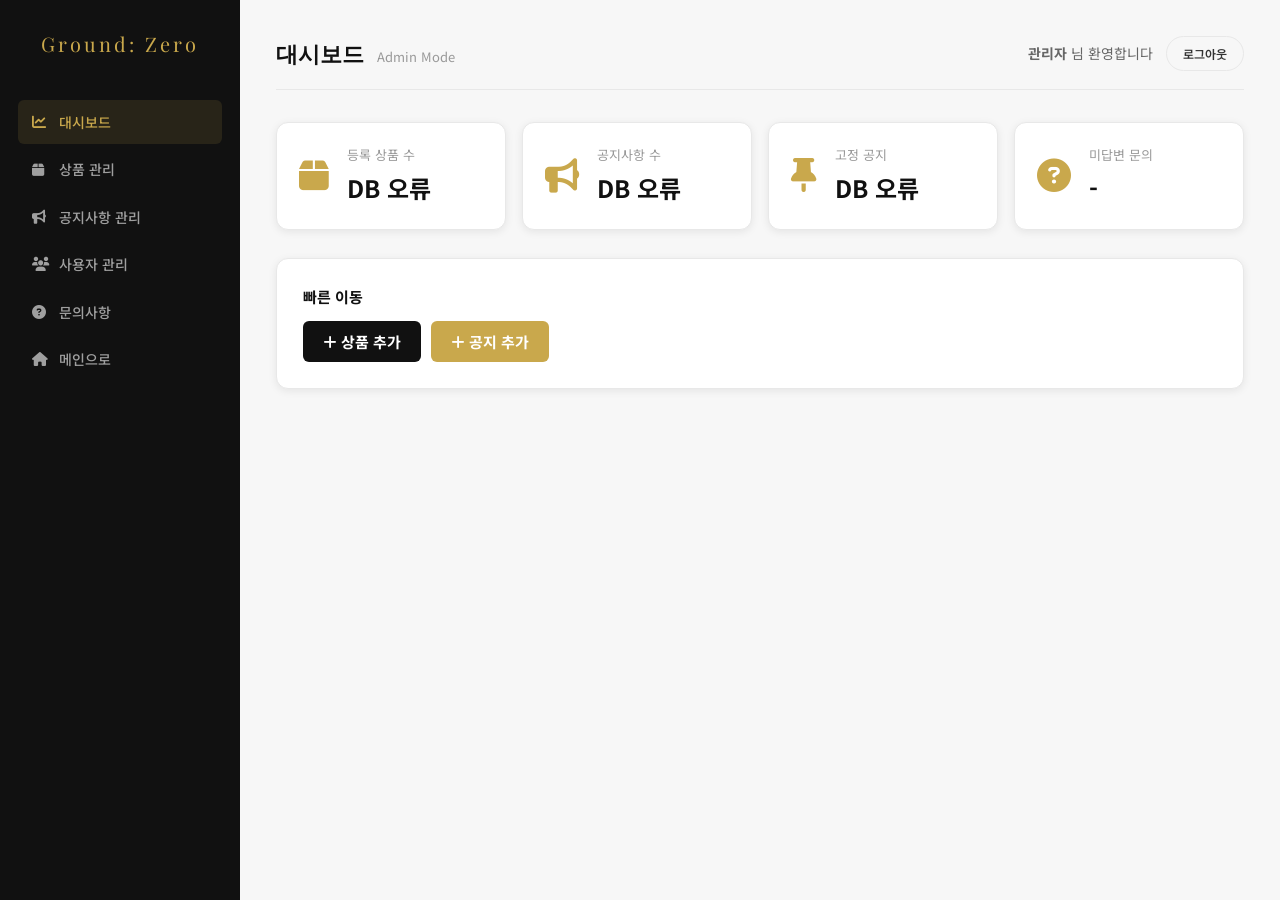
==== commit 52eef92a: "fin" ====
--- a/admin.html
+++ b/admin.html
@@ -4,8 +4,7 @@
 <head>
     <meta charset="UTF-8" />
     <meta name="viewport" content="width=device-width, initial-scale=1.0" />
-    <title>Admin Dashboard - Ground: Zero</title>
-    <link rel="stylesheet" href="main.css" />
+    <title>Admin Dashboard — Ground: Zero</title>
     <link rel="stylesheet" href="admin.css" />
     <link
         href="https://fonts.googleapis.com/css2?family=Playfair+Display:wght@400;700;900&family=Noto+Sans+KR:wght@300;400;500;700&display=swap"
@@ -15,79 +14,238 @@
 
 <body class="admin-body">
     <div class="admin-wrapper">
+
         <aside class="admin-sidebar">
             <div class="logo" onclick="location.href='main.html'">Ground: Zero</div>
             <nav class="admin-nav">
                 <ul>
-                    <li class="active"><a href="#stats"><i class="fa fa-chart-line"></i> 대시보드</a></li>
-                    <li><a href="#posts"><i class="fa fa-edit"></i> 게시물 생성</a></li>
-                    <li><a href="#notices"><i class="fa fa-bullhorn"></i> 공지사항 관리</a></li>
-                    <li><a href="#inquiries"><i class="fa fa-question-circle"></i> 문의사항</a></li>
-                    <li><a href="main.html"><i class="fa fa-home"></i> 메인으로 돌아가기</a></li>
+                    <li class="active"><a href="#" onclick="showTab('dashboard')"><i class="fa fa-chart-line"></i>
+                            대시보드</a></li>
+                    <li><a href="#" onclick="showTab('products')"><i class="fa fa-box"></i> 상품 관리</a></li>
+                    <li><a href="#" onclick="showTab('notices')"><i class="fa fa-bullhorn"></i> 공지사항 관리</a></li>
+                    <li><a href="#" onclick="showTab('users')"><i class="fa fa-users"></i> 사용자 관리</a></li>
+                    <li><a href="#" onclick="showTab('inquiries')"><i class="fa fa-question-circle"></i> 문의사항</a></li>
+                    <li><a href="main.html"><i class="fa fa-home"></i> 메인으로</a></li>
                 </ul>
             </nav>
         </aside>
 
         <main class="admin-content">
             <header class="admin-header">
-                <h2>관리자 시스템 <small>Admin Mode</small></h2>
+                <h2 id="pageTitle">대시보드 <small>Admin Mode</small></h2>
                 <div class="admin-user-info">
                     <span><strong>관리자</strong> 님 환영합니다</span>
                     <button class="btn-logout" onclick="location.href='main.html'">로그아웃</button>
                 </div>
             </header>
 
-            <section id="stats" class="admin-section">
+            <!-- 대시보드 -->
+            <section id="tab-dashboard" class="admin-tab-section active">
                 <div class="stats-grid">
                     <div class="stat-card">
-                        <i class="fa fa-users"></i>
-                        <div class="stat-info">
-                            <span class="stat-label">총 이용자 수</span>
-                            <span class="stat-value">1,284명</span>
-                        </div>
-                    </div>
-                    <div class="stat-card">
-                        <i class="fa fa-file-alt"></i>
-                        <div class="stat-info">
-                            <span class="stat-label">새 게시물</span>
-                            <span class="stat-value">42개</span>
-                        </div>
-                    </div>
-                    <div class="stat-card">
-                        <i class="fa fa-envelope-open-text"></i>
+                        <i class="fa fa-box"></i>
+                        <div class="stat-info">
+                            <span class="stat-label">등록 상품 수</span>
+                            <span class="stat-value" id="statProducts">-</span>
+                        </div>
+                    </div>
+                    <div class="stat-card">
+                        <i class="fa fa-bullhorn"></i>
+                        <div class="stat-info">
+                            <span class="stat-label">공지사항 수</span>
+                            <span class="stat-value" id="statNotices">-</span>
+                        </div>
+                    </div>
+                    <div class="stat-card">
+                        <i class="fa fa-thumbtack"></i>
+                        <div class="stat-info">
+                            <span class="stat-label">고정 공지</span>
+                            <span class="stat-value" id="statPinned">-</span>
+                        </div>
+                    </div>
+                    <div class="stat-card">
+                        <i class="fa fa-question-circle"></i>
                         <div class="stat-info">
                             <span class="stat-label">미답변 문의</span>
-                            <span class="stat-value">12건</span>
-                        </div>
-                    </div>
-                </div>
-            </section>
-
-            <section id="posts" class="admin-section">
-                <div class="admin-card">
-                    <h3><i class="fa fa-plus-circle"></i> 신규 콘텐츠 생성</h3>
-                    <form class="admin-form">
-                        <div class="form-group">
-                            <label>구분</label>
-                            <select id="contentType">
-                                <option value="product">일반 게시물(상품)</option>
-                                <option value="notice">공지사항</option>
+                            <span class="stat-value" id="statInquiries">-</span>
+                        </div>
+                    </div>
+                </div>
+                <div class="admin-card" style="margin-top:12px">
+                    <h3 style="margin-bottom:12px;font-size:15px;font-weight:700;">빠른 이동</h3>
+                    <div style="display:flex;gap:10px;flex-wrap:wrap">
+                        <button class="btn-primary" style="width:auto;padding:10px 20px"
+                            onclick="showTab('products')"><i class="fa fa-plus"></i> 상품 추가</button>
+                        <button class="btn-primary" style="width:auto;padding:10px 20px;background:var(--accent)"
+                            onclick="showTab('notices')"><i class="fa fa-plus"></i> 공지 추가</button>
+                    </div>
+                </div>
+            </section>
+
+            <!-- 상품 관리 -->
+            <section id="tab-products" class="admin-tab-section">
+                <div class="admin-card" style="margin-bottom:24px">
+                    <div class="section-title-bar">
+                        <h3><i class="fa fa-plus-circle"></i> 상품 추가</h3>
+                    </div>
+                    <div class="form-grid-2">
+                        <div>
+                            <label class="form-label">상품명 <span style="color:#e53935">*</span></label>
+                            <input class="form-input" id="p-name" type="text" placeholder="상품 이름" />
+                        </div>
+                        <div>
+                            <label class="form-label">카테고리 <span style="color:#e53935">*</span></label>
+                            <select class="form-input" id="p-category">
+                                <option value="fashion">패션</option>
+                                <option value="beauty">뷰티</option>
+                                <option value="electronics">전자기기</option>
+                                <option value="life">라이프</option>
+                                <option value="food">식품</option>
+                                <option value="sale">세일</option>
                             </select>
                         </div>
-                        <div class="form-group">
-                            <label>제목</label>
-                            <input type="text" placeholder="제목을 입력하세요" />
-                        </div>
-                        <div class="form-group">
-                            <label>내용</label>
-                            <textarea rows="5" placeholder="내용을 작성하세요"></textarea>
-                        </div>
-                        <button type="button" class="btn-primary" onclick="alert('생성되었습니다.')">콘텐츠 발행</button>
-                    </form>
-                </div>
-            </section>
+                        <div>
+                            <label class="form-label">판매가 (원) <span style="color:#e53935">*</span></label>
+                            <input class="form-input" id="p-price" type="number" placeholder="ex) 59000" />
+                        </div>
+                        <div>
+                            <label class="form-label">정가 (원, 선택)</label>
+                            <input class="form-input" id="p-original" type="number" placeholder="ex) 89000" />
+                        </div>
+                        <div>
+                            <label class="form-label">이모지</label>
+                            <input class="form-input" id="p-emoji" type="text" placeholder="ex) 👗" maxlength="4"
+                                value="📦" />
+                        </div>
+                        <div>
+                            <label class="form-label">배지</label>
+                            <select class="form-input" id="p-badge">
+                                <option value="">없음</option>
+                                <option value="new">NEW</option>
+                                <option value="hot">HOT</option>
+                                <option value="sale">SALE</option>
+                            </select>
+                        </div>
+                        <div class="form-full">
+                            <label class="form-label">상품 설명</label>
+                            <textarea class="form-input" id="p-desc" placeholder="상품 상세 설명을 입력하세요"></textarea>
+                        </div>
+                    </div>
+                    <button class="btn-primary" style="margin-top:16px;width:auto;padding:12px 28px"
+                        onclick="addProduct()">
+                        <i class="fa fa-upload"></i> 상품 등록
+                    </button>
+                </div>
+                <div class="admin-card">
+                    <div class="section-title-bar">
+                        <h3><i class="fa fa-list"></i> 등록된 상품 <span class="count-badge" id="productCount">0</span></h3>
+                        <button onclick="loadProductList()"
+                            style="font-size:12px;color:var(--gray-light);cursor:pointer;border:none;background:none"><i
+                                class="fa fa-refresh"></i> 새로고침</button>
+                    </div>
+                    <div id="productList">
+                        <div class="loading"><i class="fa fa-spinner fa-spin"></i> 불러오는 중...</div>
+                    </div>
+                </div>
+            </section>
+
+            <!-- 공지사항 관리 -->
+            <section id="tab-notices" class="admin-tab-section">
+                <div class="admin-card" style="margin-bottom:24px">
+                    <div class="section-title-bar">
+                        <h3><i class="fa fa-plus-circle"></i> 공지사항 추가</h3>
+                    </div>
+                    <div class="form-grid-2">
+                        <div class="form-full">
+                            <label class="form-label">제목 <span style="color:#e53935">*</span></label>
+                            <input class="form-input" id="n-title" type="text" placeholder="공지사항 제목" />
+                        </div>
+                        <div>
+                            <label class="form-label">카테고리</label>
+                            <select class="form-input" id="n-category">
+                                <option value="service">서비스</option>
+                                <option value="event">이벤트</option>
+                                <option value="system">시스템</option>
+                                <option value="policy">정책변경</option>
+                            </select>
+                        </div>
+                        <div style="display:flex;align-items:flex-end;padding-bottom:2px">
+                            <label class="form-check">
+                                <input type="checkbox" id="n-pinned" />
+                                <span>중요 공지 (상단 고정)</span>
+                            </label>
+                        </div>
+                        <div class="form-full">
+                            <label class="form-label">내용</label>
+                            <textarea class="form-input" id="n-content" style="min-height:130px"
+                                placeholder="공지사항 내용을 입력하세요"></textarea>
+                        </div>
+                    </div>
+                    <button class="btn-primary" style="margin-top:16px;width:auto;padding:12px 28px"
+                        onclick="addNotice()">
+                        <i class="fa fa-upload"></i> 공지 등록
+                    </button>
+                </div>
+                <div class="admin-card">
+                    <div class="section-title-bar">
+                        <h3><i class="fa fa-list"></i> 등록된 공지사항 <span class="count-badge" id="noticeCount">0</span></h3>
+                        <button onclick="loadNoticeList()"
+                            style="font-size:12px;color:var(--gray-light);cursor:pointer;border:none;background:none"><i
+                                class="fa fa-refresh"></i> 새로고침</button>
+                    </div>
+                    <div id="noticeList">
+                        <div class="loading"><i class="fa fa-spinner fa-spin"></i> 불러오는 중...</div>
+                    </div>
+                </div>
+            </section>
+
+            <!-- 사용자 관리 -->
+            <section id="tab-users" class="admin-tab-section">
+                <div class="admin-card">
+                    <div class="section-title-bar">
+                        <h3><i class="fa fa-user-friends"></i> 회원 관리 <span class="count-badge" id="userCount">0</span>
+                        </h3>
+                        <button onclick="loadUserList()"
+                            style="font-size:12px;color:var(--gray-light);cursor:pointer;border:none;background:none"><i
+                                class="fa fa-refresh"></i> 새로고침</button>
+                    </div>
+                    <table class="admin-table">
+                        <thead>
+                            <tr>
+                                <th>이메일</th>
+                                <th>이름</th>
+                                <th>가입일</th>
+                                <th>권한</th>
+                                <th>관리</th>
+                            </tr>
+                        </thead>
+                        <tbody id="userList"></tbody>
+                    </table>
+                </div>
+            </section>
+
+
+            <!-- 문의사항 -->
+            <section id="tab-inquiries" class="admin-tab-section">
+                <div class="admin-card">
+                    <div class="section-title-bar">
+                        <h3><i class="fa fa-question-circle"></i> 1:1 문의사항 <span class="count-badge"
+                                id="inquiryCount">0</span></h3>
+                        <button onclick="loadInquiryList()"
+                            style="font-size:12px;color:var(--gray-light);cursor:pointer;border:none;background:none"><i
+                                class="fa fa-refresh"></i> 새로고침</button>
+                    </div>
+                    <div id="inquiryList">
+                        <div class="loading"><i class="fa fa-spinner fa-spin"></i> 불러오는 중...</div>
+                    </div>
+                </div>
+            </section>
+
         </main>
     </div>
+
+    <div class="toast-wrap" id="toastWrap"></div>
+    <script src="admin.js"></script>
 </body>
 
 </html>
--- a/admin.css
+++ b/admin.css
@@ -1,17 +1,14 @@
 /* ============================================
    Ground: Zero — admin.css
-   흰 배경 관리자 대시보드
    ============================================ */
 
 :root {
   --accent:     #c9a84c;
   --accent-lt:  #e8c97a;
-  --accent-dim: #fdf6e3;
   --black:      #111111;
   --gray-dark:  #333333;
   --gray:       #666666;
   --gray-light: #999999;
-  --gray-pale:  #cccccc;
   --border:     #e8e8e8;
   --bg:         #ffffff;
   --bg-soft:    #f7f7f7;
@@ -34,44 +31,92 @@
 .admin-wrapper { display: flex; min-height: 100vh; }
 
 /* 사이드바 */
-.admin-sidebar {
-  width: 240px; background: var(--black); color: #fff;
-  padding: 28px 18px; position: fixed; height: 100%;
-  border-right: none; display: flex; flex-direction: column;
-}
-.admin-sidebar .logo { color: var(--accent); margin-bottom: 40px; text-align: center; font-family: 'Playfair Display', serif; font-size: 20px; letter-spacing: 3px; }
+.admin-sidebar { width: 240px; background: var(--black); color: #fff; padding: 28px 18px; position: fixed; height: 100%; display: flex; flex-direction: column; }
+.admin-sidebar .logo { color: var(--accent); margin-bottom: 40px; text-align: center; font-family: 'Playfair Display', serif; font-size: 20px; letter-spacing: 3px; cursor: pointer; }
 .admin-nav ul { list-style: none; padding: 0; display: flex; flex-direction: column; gap: 3px; }
 .admin-nav a { display: flex; align-items: center; padding: 11px 14px; color: rgba(255,255,255,0.6); border-radius: var(--radius); font-size: 14px; font-weight: 500; transition: var(--transition); }
 .admin-nav li.active a, .admin-nav a:hover { background: rgba(201,168,76,0.12); color: var(--accent); }
 .admin-nav i { margin-right: 10px; width: 17px; font-size: 14px; }
 
-/* 메인 컨텐츠 */
+/* 메인 */
 .admin-content { flex: 1; margin-left: 240px; padding: 36px; background: var(--bg-soft); min-height: 100vh; }
 .admin-header { display: flex; justify-content: space-between; align-items: center; margin-bottom: 32px; border-bottom: 1.5px solid var(--border); padding-bottom: 18px; }
 .admin-header h2 { font-family: 'Playfair Display', serif; color: var(--black); font-size: 22px; }
 .admin-header h2 small { font-size: 13px; font-weight: 400; color: var(--gray-light); margin-left: 8px; font-family: 'Noto Sans KR', sans-serif; }
 .admin-user-info { display: flex; align-items: center; gap: 13px; font-size: 14px; color: var(--gray); }
 
-/* 통계 카드 */
-.stats-grid { display: grid; grid-template-columns: repeat(3,1fr); gap: 16px; margin-bottom: 28px; }
+/* 통계 */
+.stats-grid { display: grid; grid-template-columns: repeat(4,1fr); gap: 16px; margin-bottom: 28px; }
 .stat-card { background: #fff; padding: 22px; border-radius: var(--radius-lg); display: flex; align-items: center; box-shadow: var(--shadow); border: 1px solid var(--border); transition: var(--transition); }
 .stat-card:hover { transform: translateY(-2px); box-shadow: var(--shadow-lg); border-color: rgba(201,168,76,0.2); }
 .stat-card i { font-size: 34px; color: var(--accent); margin-right: 18px; flex-shrink: 0; }
+.stat-info { display: flex; flex-direction: column; }
 .stat-label { display: block; font-size: 13px; color: var(--gray-light); margin-bottom: 3px; }
 .stat-value { font-size: 24px; font-weight: 700; color: var(--black); }
 
-/* 폼 카드 */
+/* 카드 */
 .admin-card { background: #fff; padding: 26px; border-radius: var(--radius-lg); box-shadow: var(--shadow); border: 1px solid var(--border); }
 .admin-card h3 { margin-bottom: 18px; color: var(--black); font-size: 16px; font-weight: 700; display: flex; align-items: center; gap: 8px; }
 .admin-card h3 i { color: var(--accent); }
 
-.admin-form .form-group { margin-bottom: 14px; }
-.admin-form label { display: block; font-size: 13px; font-weight: 600; color: var(--gray-dark); margin-bottom: 5px; }
-.admin-form input, .admin-form select, .admin-form textarea { width: 100%; padding: 10px 13px; border: 1px solid var(--border); border-radius: var(--radius); font-size: 14px; color: var(--black); background: #fff; outline: none; transition: var(--transition); }
-.admin-form input:focus, .admin-form select:focus, .admin-form textarea:focus { border-color: var(--accent); box-shadow: 0 0 0 3px rgba(201,168,76,0.1); }
-
+/* 버튼 */
 .btn-logout { padding: 8px 16px; background: var(--bg-soft); color: var(--gray-dark); border-radius: 50px; font-size: 12px; font-weight: 600; border: 1px solid var(--border); transition: var(--transition); cursor: pointer; }
 .btn-logout:hover { background: var(--black); color: #fff; border-color: var(--black); }
-
 .btn-primary { width: 100%; padding: 12px; background: var(--black); color: #fff; font-size: 15px; font-weight: 700; border-radius: var(--radius); transition: var(--transition); border: none; cursor: pointer; }
 .btn-primary:hover { background: var(--accent); }
+.btn-del { padding: 5px 12px; border-radius: 4px; background: rgba(229,57,53,0.08); color: #e53935; font-size: 12px; font-weight: 600; border: 1px solid rgba(229,57,53,0.2); cursor: pointer; transition: all 0.15s; }
+.btn-del:hover { background: #e53935; color: #fff; }
+
+/* 탭 */
+.admin-tab-section { display: none; }
+.admin-tab-section.active { display: block; }
+
+/* 폼 */
+.form-grid-2 { display: grid; grid-template-columns: 1fr 1fr; gap: 14px; }
+.form-full { grid-column: 1/-1; }
+.form-label { font-size: 13px; font-weight: 600; color: var(--gray-dark); margin-bottom: 5px; display: block; }
+.form-input { width: 100%; padding: 10px 13px; border: 1px solid var(--border); border-radius: 6px; font-size: 14px; font-family: inherit; outline: none; transition: all 0.18s; background: #fff; color: var(--black); }
+.form-input:focus { border-color: var(--accent); box-shadow: 0 0 0 3px rgba(201,168,76,0.1); }
+textarea.form-input { resize: vertical; min-height: 100px; }
+.form-check { display: flex; align-items: center; gap: 8px; font-size: 14px; cursor: pointer; }
+
+/* 섹션 타이틀 */
+.section-title-bar { display: flex; justify-content: space-between; align-items: center; margin-bottom: 14px; }
+.section-title-bar h3 { font-size: 16px; font-weight: 700; color: var(--black); display: flex; align-items: center; gap: 8px; }
+.section-title-bar h3 i { color: var(--accent); }
+.count-badge { background: var(--black); color: #fff; font-size: 11px; font-weight: 700; padding: 2px 8px; border-radius: 50px; }
+
+/* 테이블 */
+.admin-table { width: 100%; border-collapse: collapse; font-size: 13px; margin-top: 20px; }
+.admin-table th { padding: 11px 14px; background: var(--black); color: #fff; text-align: left; font-weight: 600; font-size: 12px; }
+.admin-table td { padding: 11px 14px; border-bottom: 1px solid var(--border); color: var(--gray-dark); vertical-align: middle; }
+.admin-table tr:hover td { background: var(--bg-soft); }
+
+/* 배지 */
+.badge { padding: 2px 8px; border-radius: 50px; font-size: 11px; font-weight: 700; }
+.badge-fashion     { background: rgba(201,168,76,0.15); color: #a07830; }
+.badge-beauty      { background: rgba(211,47,47,0.1);   color: #d32f2f; }
+.badge-electronics { background: rgba(21,101,192,0.1);  color: #1565c0; }
+.badge-life        { background: rgba(46,125,50,0.1);   color: #2e7d32; }
+.badge-food        { background: rgba(230,81,0,0.1);    color: #e65100; }
+.badge-sale        { background: rgba(211,47,47,0.1);   color: #d32f2f; }
+.badge-new         { background: rgba(21,101,192,0.1);  color: #1565c0; }
+.badge-hot         { background: rgba(211,47,47,0.1);   color: #d32f2f; }
+.badge-service     { background: rgba(21,101,192,0.1);  color: #1565c0; }
+.badge-event       { background: rgba(201,168,76,0.15); color: #a07830; }
+.badge-system      { background: rgba(211,47,47,0.1);   color: #d32f2f; }
+.badge-policy      { background: rgba(46,125,50,0.1);   color: #2e7d32; }
+.badge-pinned      { background: rgba(201,168,76,0.2);  color: #a07830; font-size: 10px; padding: 2px 6px; border-radius: 3px; margin-left: 5px; }
+
+/* 빈 상태 & 로딩 */
+.empty-table { text-align: center; padding: 48px 20px; color: var(--gray-light); font-size: 14px; }
+.empty-table i { font-size: 36px; display: block; margin-bottom: 10px; opacity: 0.35; }
+.loading { text-align: center; padding: 32px; color: var(--gray-light); font-size: 14px; }
+
+/* 토스트 */
+.toast-wrap { position: fixed; top: 20px; right: 20px; z-index: 9999; display: flex; flex-direction: column; gap: 7px; }
+.toast { background: #111; color: #fff; padding: 12px 17px; border-radius: 6px; font-size: 14px; box-shadow: 0 4px 24px rgba(0,0,0,0.12); border-left: 3px solid var(--accent); animation: slideIn 0.28s ease, fadeOut 0.35s ease 2.65s forwards; min-width: 220px; }
+.toast.success { border-left-color: #2e7d32; }
+.toast.error   { border-left-color: #e53935; }
+@keyframes slideIn { from { transform: translateX(100%); opacity: 0; } to { transform: translateX(0); opacity: 1; } }
+@keyframes fadeOut { from { opacity: 1; } to { opacity: 0; transform: translateY(-7px); } }
